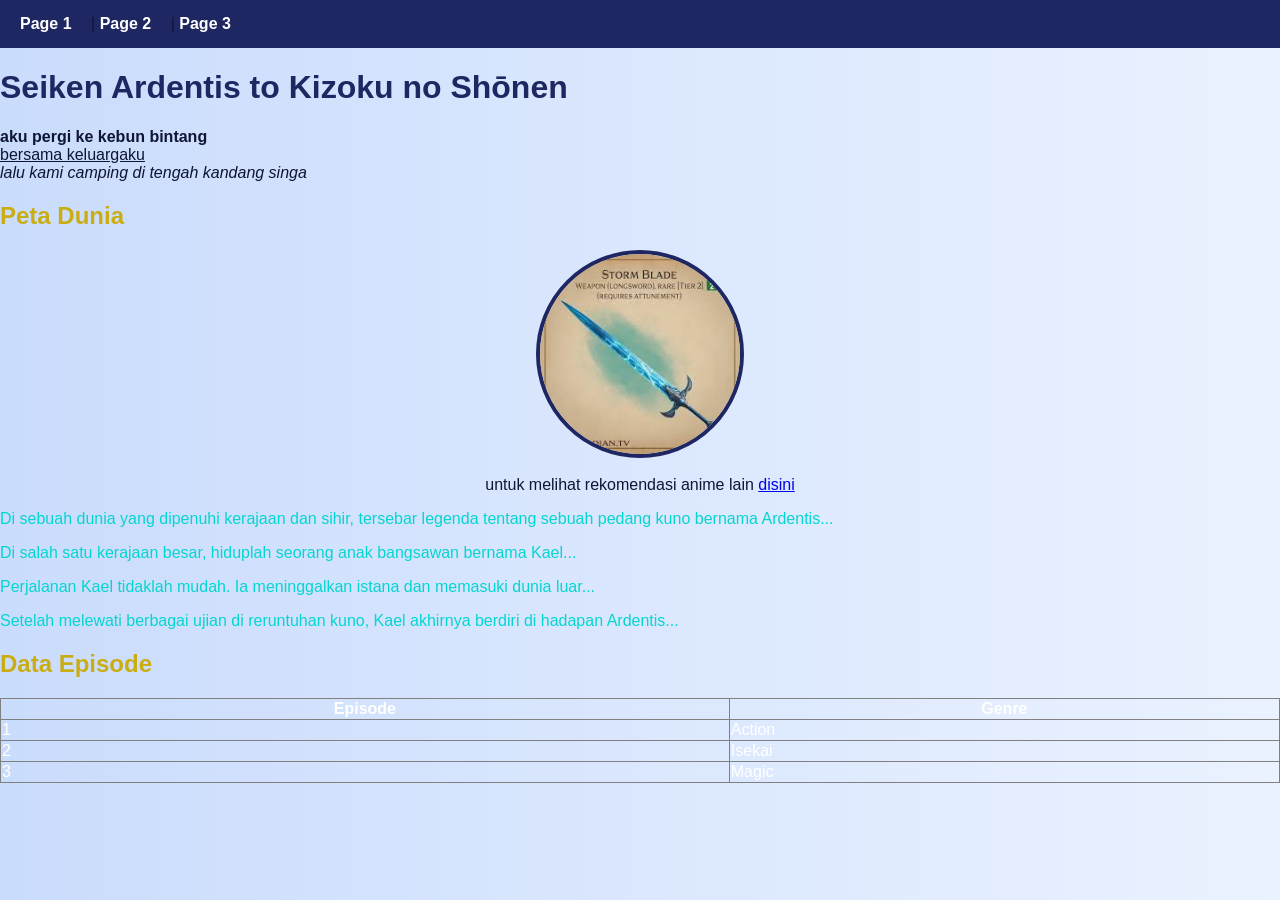
==== index.html @ 6508840f "fix" ====
<html>
<head>
    <title>My first web page</title>
    <style>
    body {
        font-family: Arial, sans-serif;
        margin: 0;
        padding: 0;
        background: linear-gradient(to right, #CADCFC, #EAF2FF);
        color: #0F1535;
    }

    nav {
        background-color: #1E2761;
        padding: 15px 20px;
    }

    nav a {
        color: white;
        text-decoration: none;
        margin-right: 15px;
        font-weight: bold;
    }

    nav a:hover {
        color: #CADCFC;
    }

    .container {
        padding: 40px;
    }

    h1 {
        color: #1E2761;
    }

    img {
        border-radius: 50%;
        border: 4px solid #1E2761;
    }
</style>
</head>

<body>

    <nav>
        <a href="index.html">Page 1</a> |
        <a href="page2.html">Page 2</a> |
        <a href="page3.html">Page 3</a>
    </nav>

    <h1>
        Seiken Ardentis to Kizoku no Shōnen
    </h1>

    <b>aku pergi ke kebun bintang</b><br>
    <u>bersama keluargaku</u><br>
    <i>lalu kami camping di tengah kandang singa</i>

    <h2 style="color:rgb(201, 173, 19)">Peta Dunia</h2>

    <center>
    <img src="images/swordmagic.jpg" width="200" height="200">
    
    <br><br>

    untuk melihat rekomendasi anime lain
    <a href="https://www.haibunda.com/trending/20260429111137-93-390875/25-rekomendasi-anime-isekai-overpower-terbaik-dengan-tokoh-utama-super-kuat-tontonan-serua">
        disini
    </a>
    </center>
    <p style="color:rgb(5, 213, 209)">
        Di sebuah dunia yang dipenuhi kerajaan dan sihir, tersebar legenda tentang sebuah pedang kuno bernama Ardentis...
    </p>

    <p style="color:rgb(5, 213, 209)">
        Di salah satu kerajaan besar, hiduplah seorang anak bangsawan bernama Kael...
    </p>

    <p style="color:rgb(5, 213, 209)">
        Perjalanan Kael tidaklah mudah. Ia meninggalkan istana dan memasuki dunia luar...
    </p>

    <p style="color:rgb(5, 213, 209)">
        Setelah melewati berbagai ujian di reruntuhan kuno, Kael akhirnya berdiri di hadapan Ardentis...
    </p>

    <h2 style="color:rgb(201, 173, 19)">Data Episode</h2>

    <table border="1" style="width:100%; color:white; border-collapse:collapse;">
        <tr>
            <th>Episode</th>
            <th>Genre</th>
        </tr>
        <tr>
            <td>1</td>
            <td>Action</td>
        </tr>
        <tr>
            <td>2</td>
            <td>Isekai</td>
        </tr>
        <tr>
            <td>3</td>
            <td>Magic</td>
        </tr>
    </table>

</body>
</html>
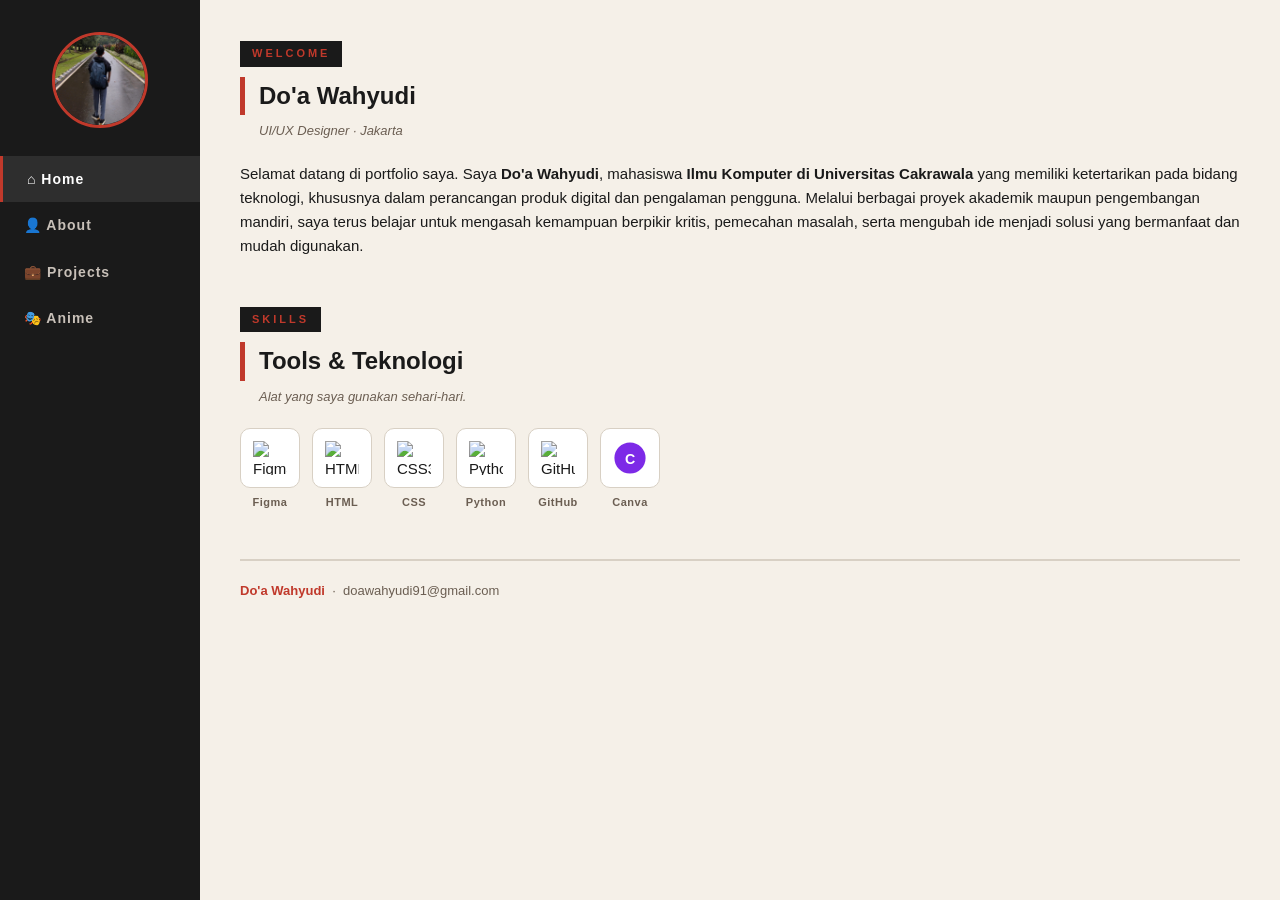
==== commit 3792a474: "UTS WCD" ====
--- a/index.html
+++ b/index.html
@@ -1,110 +1,106 @@
-<html>
+<!DOCTYPE html>
+<html lang="id">
 <head>
-    <title>My first web page</title>
-    <style>
-    body {
-        font-family: Arial, sans-serif;
-        margin: 0;
-        padding: 0;
-        background: linear-gradient(to right, #CADCFC, #EAF2FF);
-        color: #0F1535;
-    }
+  <meta charset="UTF-8" />
+  <meta name="viewport" content="width=device-width, initial-scale=1.0" />
+  <title>Home — Do'a Wahyudi</title>
+  <link rel="stylesheet" href="style.css" />
+</head>
+<body class="page-home">
 
-    nav {
-        background-color: #1E2761;
-        padding: 15px 20px;
-    }
+  <aside class="sidebar">
+    <img class="sidebar-photo" src="images/belakang.jpeg" alt="Do'a Wahyudi" />
+    <nav class="sidebar-nav" aria-label="Navigasi utama">
+      <ul>
+        <li><a href="index.html" class="active" aria-current="page"><span aria-hidden="true">&#x2302;</span> Home </a></li> 
+        <li><a href="about.html"> <span aria-hidden="true">&#x1F464;</span> About</a></li> 
+        <li><a href="projects.html"> <span aria-hidden="true">&#x1F4BC;</span> Projects</a></li> 
+        <li><a href="anime.html"> <span aria-hidden="true">&#x1F3AD;</span> Anime</a></li>
+      </ul>
+    </nav>
+  </aside>
 
-    nav a {
-        color: white;
-        text-decoration: none;
-        margin-right: 15px;
-        font-weight: bold;
-    }
+  <main class="content">
+    <div class="container">
 
-    nav a:hover {
-        color: #CADCFC;
-    }
+      <section>
+        <span class="section-label">Welcome</span>
+        <h2>Do'a Wahyudi</h2>
+        <p class="section-desc">UI/UX Designer · Jakarta</p>
+        <p class="intro-text">
+        Selamat datang di portfolio saya. Saya <strong>Do'a Wahyudi</strong>,
+        mahasiswa <strong>Ilmu Komputer di Universitas Cakrawala</strong> yang
+        memiliki ketertarikan pada bidang teknologi, khususnya dalam
+        perancangan produk digital dan
+        pengalaman pengguna. Melalui berbagai proyek akademik
+        maupun pengembangan mandiri, saya terus belajar untuk mengasah kemampuan
+        berpikir kritis, pemecahan masalah, serta mengubah ide
+        menjadi solusi yang bermanfaat dan mudah digunakan.
+        </p>
+      </section>
 
-    .container {
-        padding: 40px;
-    }
 
-    h1 {
-        color: #1E2761;
-    }
+      <section>
+        <span class="section-label">Skills</span>
+        <h2>Tools &amp; Teknologi</h2>
+        <p class="section-desc">Alat yang saya gunakan sehari-hari.</p>
+        <div class="skill-grid">
 
-    img {
-        border-radius: 50%;
-        border: 4px solid #1E2761;
-    }
-</style>
-</head>
+          <div class="skill-item">
+            <div class="skill-box">
+              <img src="https://cdn.jsdelivr.net/gh/devicons/devicon/icons/figma/figma-original.svg" alt="Figma" />
+            </div>
+            <span>Figma</span>
+          </div>
 
-<body>
+          <div class="skill-item">
+            <div class="skill-box">
+              <img src="https://cdn.jsdelivr.net/gh/devicons/devicon/icons/html5/html5-original.svg" alt="HTML5" />
+            </div>
+            <span>HTML</span>
+          </div>
 
-    <nav>
-        <a href="index.html">Page 1</a> |
-        <a href="page2.html">Page 2</a> |
-        <a href="page3.html">Page 3</a>
-    </nav>
+          <div class="skill-item">
+            <div class="skill-box">
+              <img src="https://cdn.jsdelivr.net/gh/devicons/devicon/icons/css3/css3-original.svg" alt="CSS3" />
+            </div>
+            <span>CSS</span>
+          </div>
 
-    <h1>
-        Seiken Ardentis to Kizoku no Shōnen
-    </h1>
+          <div class="skill-item">
+            <div class="skill-box">
+              <img src="https://cdn.jsdelivr.net/gh/devicons/devicon/icons/python/python-original.svg" alt="Python" />
+            </div>
+            <span>Python</span>
+          </div>
 
-    <b>aku pergi ke kebun bintang</b><br>
-    <u>bersama keluargaku</u><br>
-    <i>lalu kami camping di tengah kandang singa</i>
+          <div class="skill-item">
+            <div class="skill-box">
+              <img src="https://cdn.jsdelivr.net/gh/devicons/devicon/icons/github/github-original.svg" alt="GitHub" />
+            </div>
+            <span>GitHub</span>
+          </div>
 
-    <h2 style="color:rgb(201, 173, 19)">Peta Dunia</h2>
+          <div class="skill-item">
+            <div class="skill-box">
+              <svg width="34" height="34" viewBox="0 0 48 48" xmlns="http://www.w3.org/2000/svg">
+                <circle cx="24" cy="24" r="22" fill="#7D2AE7" />
+                <text x="50%" y="56%" dominant-baseline="middle" text-anchor="middle"
+                  font-size="20" font-weight="bold" fill="white" font-family="Arial,sans-serif">C</text>
+              </svg>
+            </div>
+            <span>Canva</span>
+          </div>
 
-    <center>
-    <img src="images/swordmagic.jpg" width="200" height="200">
-    
-    <br><br>
+        </div>
+      </section>
 
-    untuk melihat rekomendasi anime lain
-    <a href="https://www.haibunda.com/trending/20260429111137-93-390875/25-rekomendasi-anime-isekai-overpower-terbaik-dengan-tokoh-utama-super-kuat-tontonan-serua">
-        disini
-    </a>
-    </center>
-    <p style="color:rgb(5, 213, 209)">
-        Di sebuah dunia yang dipenuhi kerajaan dan sihir, tersebar legenda tentang sebuah pedang kuno bernama Ardentis...
-    </p>
+      <footer>
+        <strong>Do'a Wahyudi</strong> &nbsp;·&nbsp; doawahyudi91@gmail.com
+      </footer>
 
-    <p style="color:rgb(5, 213, 209)">
-        Di salah satu kerajaan besar, hiduplah seorang anak bangsawan bernama Kael...
-    </p>
-
-    <p style="color:rgb(5, 213, 209)">
-        Perjalanan Kael tidaklah mudah. Ia meninggalkan istana dan memasuki dunia luar...
-    </p>
-
-    <p style="color:rgb(5, 213, 209)">
-        Setelah melewati berbagai ujian di reruntuhan kuno, Kael akhirnya berdiri di hadapan Ardentis...
-    </p>
-
-    <h2 style="color:rgb(201, 173, 19)">Data Episode</h2>
-
-    <table border="1" style="width:100%; color:white; border-collapse:collapse;">
-        <tr>
-            <th>Episode</th>
-            <th>Genre</th>
-        </tr>
-        <tr>
-            <td>1</td>
-            <td>Action</td>
-        </tr>
-        <tr>
-            <td>2</td>
-            <td>Isekai</td>
-        </tr>
-        <tr>
-            <td>3</td>
-            <td>Magic</td>
-        </tr>
-    </table>
+    </div>
+  </main>
 
 </body>
 </html>
--- a/style.css
+++ b/style.css
@@ -0,0 +1,553 @@
+* {
+  box-sizing: border-box;
+  margin: 0;
+  padding: 0;
+}
+
+body {
+  font-family: Arial, sans-serif;
+  font-size: 15px;
+  background-color: #F5F0E8;
+  color: #1A1A1A;
+  line-height: 1.6;
+  display: flex;
+  min-height: 100vh;
+}
+
+.sidebar {
+  width: 200px;
+  min-height: 100vh;
+  background-color: #1A1A1A;
+  display: flex;
+  flex-direction: column;
+  padding: 32px 0 24px;
+  position: fixed;
+  top: 0;
+  left: 0;
+}
+
+.sidebar-photo {
+  width: 96px;
+  height: 96px;
+  border-radius: 50%;
+  object-fit: cover;
+  border: 3px solid #C0392B;
+  display: block;
+  margin: 0 auto 28px;
+}
+
+.sidebar-nav ul {
+  list-style: none;
+}
+
+.sidebar-nav ul li a {
+  display: block;
+  padding: 12px 24px;
+  color: #C8C0B8;
+  text-decoration: none;
+  font-size: 14px;
+  font-weight: bold;
+  letter-spacing: 1px;
+}
+
+.sidebar-nav ul li a:hover,
+.sidebar-nav ul li a.active {
+  background-color: #2E2E2E;
+  color: #FFFFFF;
+  border-left: 3px solid #C0392B;
+}
+
+.content {
+  margin-left: 200px;
+  flex: 1;
+  min-width: 0;
+  padding: 40px 40px 80px;
+}
+
+.container {
+  width: 100%;
+  margin: 0 auto;
+}
+
+.page-home     .container { max-width: 1100px; }
+.page-about    .container { max-width: 1100px; }
+.page-projects .container { max-width: 1100px; }
+.page-anime    .container { max-width: 1100px; }
+
+section {
+  margin-bottom: 48px;
+}
+
+.section-label {
+  font-size: 11px;
+  font-weight: bold;
+  letter-spacing: 3px;
+  text-transform: uppercase;
+  color: #C0392B;
+  background-color: #1A1A1A;
+  display: inline-block;
+  padding: 4px 12px;
+  margin-bottom: 10px;
+}
+
+section h2 {
+  font-size: 1.5rem;
+  color: #1A1A1A;
+  margin-bottom: 6px;
+  border-left: 5px solid #C0392B;
+  padding-left: 14px;
+}
+
+.section-desc {
+  font-size: 13px;
+  color: #6B5E52;
+  font-style: italic;
+  margin-bottom: 20px;
+  padding-left: 19px;
+}
+
+.about-flex {
+  display: flex;
+  flex-wrap: wrap;
+  gap: 28px;
+  align-items: flex-start;
+  margin-top: 20px;
+}
+
+.about-photo-wrap {
+  flex: 0 0 auto;
+}
+
+.about-photo {
+  width: 120px;
+  height: 120px;
+  border-radius: 50%;
+  object-fit: cover;
+  border: 3px solid #C0392B;
+  display: block;
+}
+
+.about-bio {
+  flex: 1 1 200px;
+}
+
+.about-bio h3 {
+  font-size: 1.4rem;
+  font-weight: bold;
+  color: #1A1A1A;
+  margin-bottom: 4px;
+}
+
+.about-bio .role {
+  font-size: 13px;
+  color: #C0392B;
+  font-weight: bold;
+  letter-spacing: 1px;
+  text-transform: uppercase;
+  margin-bottom: 12px;
+}
+
+.about-bio p {
+  font-size: 14px;
+  color: #4A3F35;
+  line-height: 1.8;
+}
+
+.edu-block {
+  display: flex;
+  flex-wrap: wrap;
+  gap: 16px;
+  padding: 20px 0;
+  border-bottom: 1px solid #D8D0C4;
+}
+
+.edu-block:last-child {
+  border-bottom: none;
+}
+
+.edu-year {
+  flex: 0 0 110px;
+  font-size: 12px;
+  font-weight: bold;
+  letter-spacing: 1px;
+  color: #C0392B;
+  padding-top: 3px;
+}
+
+.edu-info {
+  flex: 1 1 200px;
+}
+
+.edu-info h3 {
+  font-size: 1rem;
+  font-weight: bold;
+  color: #1A1A1A;
+  margin-bottom: 2px;
+}
+
+.edu-info .sub {
+  font-size: 13px;
+  color: #6B5E52;
+  font-style: italic;
+  margin-bottom: 6px;
+}
+
+.edu-info p {
+  font-size: 13px;
+  color: #4A3F35;
+  line-height: 1.7;
+}
+
+
+.tag-list {
+  display: flex;
+  flex-wrap: wrap;
+  gap: 6px;
+  margin-top: 8px;
+}
+
+.tag {
+  font-size: 11px;
+  font-weight: bold;
+  padding: 3px 10px;
+  border: 1px solid #D8D0C4;
+  border-radius: 20px;
+  color: #6B5E52;
+  background-color: #EDE8DE;
+}
+
+.skill-grid {
+  display: flex;
+  flex-wrap: wrap;
+  gap: 12px;
+}
+
+.skill-item {
+  display: flex;
+  flex-direction: column;
+  align-items: center;
+  gap: 6px;
+}
+
+.skill-box {
+  width: 60px;
+  height: 60px;
+  background-color: #FFFFFF;
+  border: 1px solid #D8D0C4;
+  border-radius: 10px;
+  display: flex;
+  align-items: center;
+  justify-content: center;
+}
+
+.skill-box:hover {
+  border-color: #C0392B;
+}
+
+.skill-box img {
+  width: 34px;
+  height: 34px;
+  object-fit: contain;
+}
+
+.skill-item span {
+  font-size: 11px;
+  font-weight: bold;
+  color: #6B5E52;
+  letter-spacing: 0.5px;
+  text-align: center;
+}
+
+.project-grid {
+  display: grid;
+  grid-template-columns: repeat(auto-fill, minmax(280px, 1fr));
+  gap: 20px;
+}
+
+.project-card {
+  min-width: 0;
+  background-color: #FFFFFF;
+  border: 1px solid #D8D0C4;
+  border-radius: 8px;
+  overflow: hidden;
+}
+
+.project-card:hover {
+  border-color: #C0392B;
+}
+
+.project-img-placeholder {
+  width: 100%;
+  height: 150px;
+  background-color: #E8E0D5;
+  display: flex;
+  align-items: center;
+  justify-content: center;
+  font-size: 13px;
+  color: #9A8878;
+  font-style: italic;
+  border-bottom: 1px solid #D8D0C4;
+}
+
+/* Gambar proyek memenuhi lebar kartu & dipotong rapi (cover) supaya
+   semua kartu punya tinggi gambar yang sama, terlepas dari ukuran asli. */
+.project-img {
+  width: 100%;
+  height: 180px;
+  object-fit: cover;
+  display: block;
+  border-bottom: 1px solid #D8D0C4;
+}
+
+.project-body {
+  padding: 14px 16px 18px;
+}
+
+.project-tag {
+  font-size: 11px;
+  font-weight: bold;
+  letter-spacing: 1px;
+  text-transform: uppercase;
+  color: #C0392B;
+  margin-bottom: 4px;
+}
+
+.project-title {
+  font-size: 1rem;
+  font-weight: bold;
+  color: #1A1A1A;
+  margin-bottom: 6px;
+}
+
+.project-desc {
+  font-size: 13px;
+  color: #6B5E52;
+  line-height: 1.6;
+}
+
+.table-wrap {
+  overflow-x: auto;
+  max-width: 760px;
+}
+
+table {
+  width: 100%;
+  border-collapse: collapse;
+  font-size: 14px;
+}
+
+thead tr {
+  background-color: rgba(26, 26, 26, 0.9);
+  color: #F5F0E8;
+}
+
+th {
+  font-size: 12px;
+  font-weight: bold;
+  letter-spacing: 1px;
+  text-transform: uppercase;
+  padding: 10px 14px;
+  text-align: left;
+}
+
+td {
+  padding: 10px 14px;
+  border-bottom: 1px solid #D8D0C4;
+  color: #4A3F35;
+}
+
+tr:last-child td {
+  border-bottom: none;
+}
+
+tbody tr:hover td {
+  background-color: #EDE8DE;
+}
+
+.watch-list mark {
+  background-color: #1E8449;
+  color: #ffffff;
+  font-weight: bold;
+  padding: 2px 8px;
+  border-radius: 4px;
+}
+
+.anime-grid {
+  display: grid;
+  grid-template-columns: repeat(auto-fill, minmax(200px, 1fr));
+  gap: 16px;
+}
+
+.anime-card {
+  min-width: 0;
+  background-color: #FFFFFF;
+  border: 1px solid #D8D0C4;
+  border-radius: 8px;
+  overflow: hidden;
+}
+
+.anime-card:hover {
+  border-color: #C0392B;
+}
+
+/* <a> diubah jadi block agar memenuhi seluruh kartu. */
+.anime-card > a {
+  display: block;
+  text-decoration: none;
+  color: inherit;
+}
+
+.anime-img {
+  width: 100%;
+  height: 300px;
+  object-fit: cover;
+  display: block;
+}
+
+.anime-info {
+  padding: 10px 12px 14px;
+}
+
+.anime-title {
+  font-size: 14px;
+  font-weight: bold;
+  color: #1A1A1A;
+  margin-bottom: 6px;
+}
+
+.anime-meta {
+  display: flex;
+  align-items: center;
+  justify-content: space-between;
+}
+
+.anime-status {
+  font-size: 11px;
+  font-weight: bold;
+  letter-spacing: 1px;
+  text-transform: uppercase;
+  color: #6B5E52;
+}
+
+.anime-rating {
+  font-size: 12px;
+  font-weight: bold;
+  color: #C0392B;
+}
+
+.waifu-card {
+  width: 100%;
+  max-width: 320px;
+  background-color: #FFFFFF;
+  border: 1px solid #D8D0C4;
+  border-radius: 10px;
+  overflow: hidden;
+}
+
+.waifu-card:hover {
+  border-color: #C0392B;
+}
+
+.waifu-img {
+  width: 100%;
+  height: 380px;
+  object-fit: cover;
+  display: block;
+}
+
+.waifu-info {
+  padding: 14px 16px 16px;
+}
+
+.tier-badge {
+  display: inline-block;
+  background-color: #C0392B;
+  opacity: 0.8;
+  color: #FFFFFF;
+  font-size: 10px;
+  font-weight: bold;
+  letter-spacing: 2px;
+  text-transform: uppercase;
+  padding: 2px 8px;
+  border-radius: 4px;
+  margin-bottom: 6px;
+}
+
+.waifu-name {
+  font-size: 1.1rem;
+  font-weight: bold;
+  color: #1A1A1A;
+  margin-bottom: 2px;
+}
+
+.waifu-from {
+  font-size: 12px;
+  color: #6B5E52;
+}
+
+footer {
+  margin-top: 48px;
+  padding-top: 20px;
+  border-top: 2px solid #D8D0C4;
+  font-size: 13px;
+  color: #6B5E52;
+}
+
+footer strong {
+  color: #C0392B;
+}
+
+
+/* Tablet: sidebar & padding sedikit menyempit. */
+@media (max-width: 900px) {
+  .sidebar {
+    width: 170px;
+  }
+
+  .content {
+    margin-left: 170px;
+    padding: 32px 28px 72px;
+  }
+}
+
+@media (max-width: 600px) {
+  body {
+    flex-direction: column;
+  }
+
+  .sidebar {
+    width: 100%;
+    min-height: auto;
+    position: relative;
+    padding: 14px 16px;
+    flex-direction: row;
+    flex-wrap: wrap;
+    align-items: center;
+    gap: 10px 14px;
+  }
+
+  .sidebar-photo {
+    width: 44px;
+    height: 44px;
+    margin: 0;
+  }
+
+  .sidebar-nav {
+    flex: 1 1 auto;
+  }
+
+  .sidebar-nav ul {
+    display: flex;
+    flex-wrap: wrap;
+    gap: 4px;
+  }
+
+  .sidebar-nav ul li a {
+    padding: 8px 12px;
+  }
+
+  .content {
+    margin-left: 0;
+    padding: 24px 20px 60px;
+  }
+}
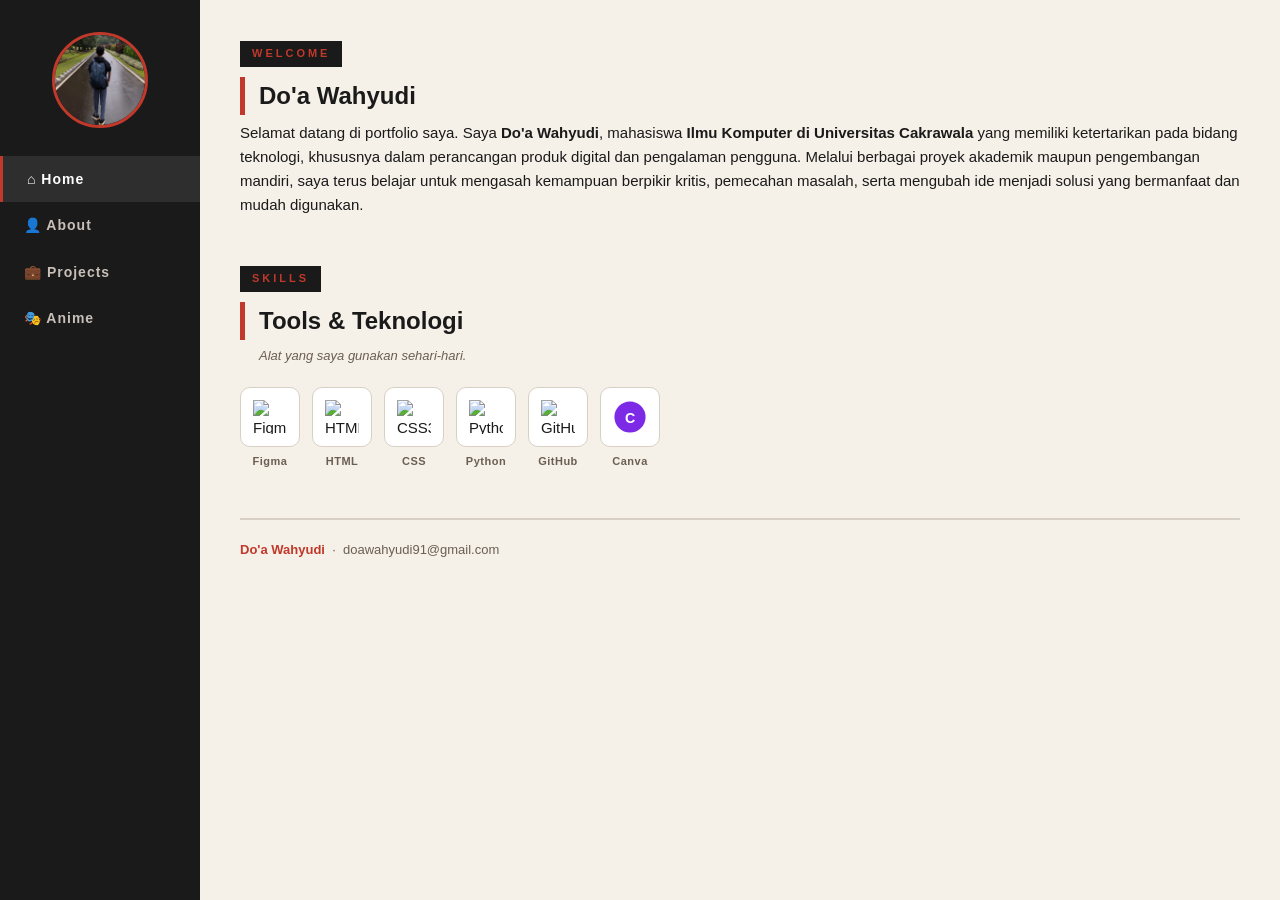
==== commit 854d33d8: "update Uts" ====
--- a/index.html
+++ b/index.html
@@ -26,7 +26,6 @@
       <section>
         <span class="section-label">Welcome</span>
         <h2>Do'a Wahyudi</h2>
-        <p class="section-desc">UI/UX Designer · Jakarta</p>
         <p class="intro-text">
         Selamat datang di portfolio saya. Saya <strong>Do'a Wahyudi</strong>,
         mahasiswa <strong>Ilmu Komputer di Universitas Cakrawala</strong> yang
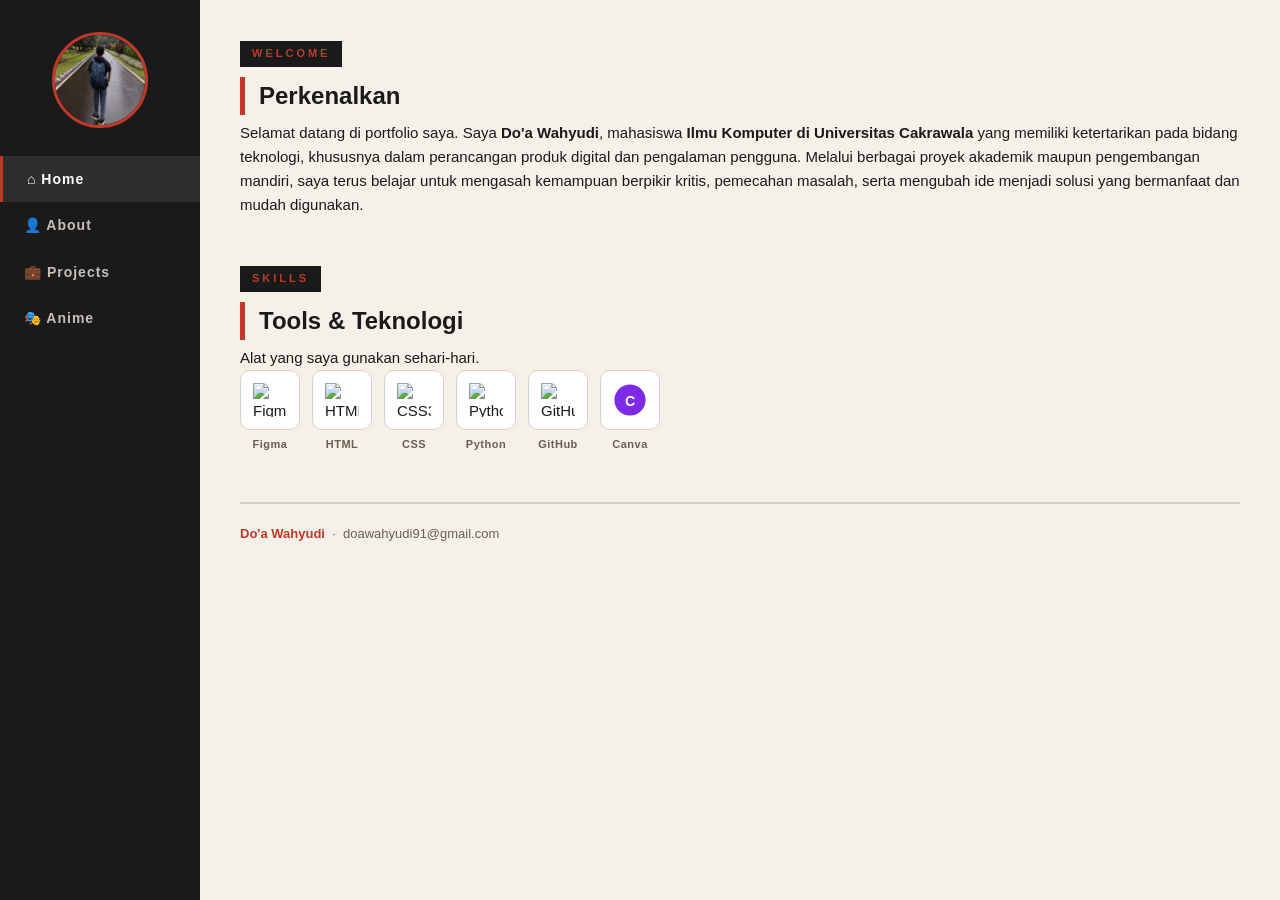
==== commit 81e9c585: "update Uts" ====
--- a/index.html
+++ b/index.html
@@ -25,7 +25,7 @@
 
       <section>
         <span class="section-label">Welcome</span>
-        <h2>Do'a Wahyudi</h2>
+        <h2>Perkenalkan</h2>
         <p class="intro-text">
         Selamat datang di portfolio saya. Saya <strong>Do'a Wahyudi</strong>,
         mahasiswa <strong>Ilmu Komputer di Universitas Cakrawala</strong> yang
--- a/style.css
+++ b/style.css
@@ -96,14 +96,6 @@
   margin-bottom: 6px;
   border-left: 5px solid #C0392B;
   padding-left: 14px;
-}
-
-.section-desc {
-  font-size: 13px;
-  color: #6B5E52;
-  font-style: italic;
-  margin-bottom: 20px;
-  padding-left: 19px;
 }
 
 .about-flex {
